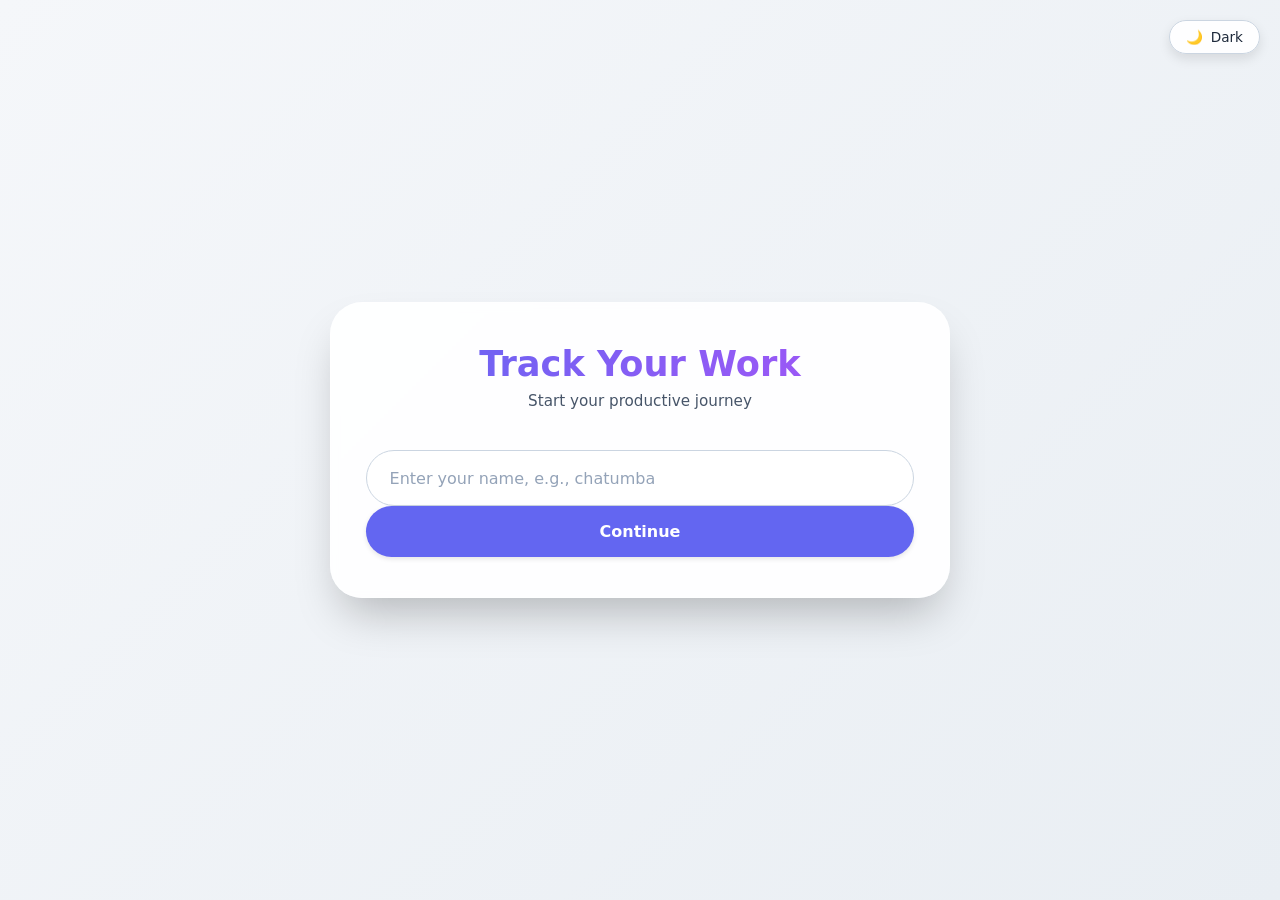
==== todo.html @ e5690c3e "Add files via upload" ====
<!DOCTYPE html>
<html lang="en">
<head>
    <meta charset="UTF-8">
    <meta name="viewport" content="width=device-width, initial-scale=1.0, viewport-fit=cover">
    <title>my.to.do.list.com.zm</title>
    <link rel="stylesheet" href="styles.css">
</head>
<body>
    <div class="theme-toggle" id="themeToggleBtn">
        <spa>🌕</spa><span>Dark</span>
    </div>

    <div class="card todo-container">
        <div class="header-section">
        <h1>MY TO DO LIST</h1>
        <div class="welcome-message" id="welcomeMsg"></div>
     </div>
    
    <div class="add-task-section">
        <input type="text" id="taskInput" placeholder="What needs to be done? 📝" autocomplete="off">
        <button id="addTaskBtn">+ Add Task</button>
    </div>

    <div class="task-list" id="tasksList">

        <div class="empty-state">✨No tasks yet. Add your first task about!</div>
    </div>

    <div class="task-stats" id="taskStats">
      <span>0 tasks</span><span id="completedCount">0 completed</span>
    </div>
</div>
<script src="todo.js"></script>
</body>
</html>
---- styles.css ----
* {
  margin: 0;
  padding: 0;
  box-sizing: border-box;
  font-family: system-ui, 'Segoe UI', 'Helvetica Neue', sans-serif;
  transition: background-color 0.2s ease, border-color 0.2s ease, color 0.2s ease;
}

body {
  min-height: 100vh;
  display: flex;
  align-items: center;
  justify-content: center;
  background: var(--bg-gradient);
  padding: 1.5rem;
}

/* Light mode (default) */
:root {
  --bg-gradient: linear-gradient(135deg, #f5f7fa 0%, #e9eef3 100%);
  --card-bg: rgba(255, 255, 255, 0.92);
  --card-shadow: 0 25px 45px -12px rgba(0, 0, 0, 0.25);
  --text-primary: #1e293b;
  --text-secondary: #475569;
  --accent: #6366f1;
  --accent-hover: #4f46e5;
  --input-bg: #ffffff;
  --input-border: #cbd5e1;
  --input-focus: #818cf8;
  --btn-text: white;
  --placeholder: #94a3b8;
  --task-bg: #f8fafc;
  --task-border: #e2e8f0;
  --delete-hover: #ef4444;
}

body.dark {
  --bg-gradient: linear-gradient(135deg, #0f172a 0%, #1e293b 100%);
  --card-bg: rgba(30, 41, 59, 0.95);
  --card-shadow: 0 25px 45px -12px rgba(0, 0, 0, 0.5);
  --text-primary: #f1f5f9;
  --text-secondary: #cbd5e1;
  --accent: #818cf8;
  --accent-hover: #a5b4fc;
  --input-bg: #1e293b;
  --input-border: #334155;
  --input-focus: #818cf8;
  --btn-text: #f8fafc;
  --placeholder: #64748b;
  --task-bg: #1e293b;
  --task-border: #334155;
  --delete-hover: #f87171;
}

.card {
  background: var(--card-bg);
  backdrop-filter: blur(4px);
  border-radius: 2rem;
  box-shadow: var(--card-shadow);
  width: 100%;
  max-width: 620px;
  padding: 2.5rem 2.2rem;
  text-align: center;
  border: 1px solid rgba(255, 255, 255, 0.2);
}

.card .input-group {
  margin-top: 2rem;
}

.todo-container {
  max-width: 680px;
  padding: 2rem;
}

h1 {
  font-size: 2.2rem;
  font-weight: 700;
  background: linear-gradient(120deg, var(--accent), #a855f7);
  background-clip: text;
  -webkit-background-clip: text;
  color: transparent;
  margin-bottom: 0.5rem;
}

.sub {
  color: var(--text-secondary);
  margin-bottom: 2.5rem;
  font-size: 0.95rem;
}

.input-group {
  display: flex;
  flex-direction: column;
  gap: 1.5rem;
  margin-top: 0.8rem;
}

input {
  width: 100%;
  padding: 1.1rem 1.4rem;
  font-size: 1rem;
  background: var(--input-bg);
  border: 1.5px solid var(--input-border);
  border-radius: 2.5rem;
  outline: none;
  color: var(--text-primary);
  transition: all 0.2s;
}

input:focus {
  border-color: var(--input-focus);
  box-shadow: 0 0 0 3px rgba(99, 102, 241, 0.3);
}

input::placeholder {
  color: var(--placeholder);
}

button {
  background: var(--accent);
  color: var(--btn-text);
  border: none;
  padding: 1rem 1.5rem;
  font-size: 1rem;
  font-weight: 600;
  border-radius: 3rem;
  cursor: pointer;
  transition: 0.2s;
  box-shadow: 0 2px 5px rgba(0, 0, 0, 0.1);
  width: 100%;
}

button:hover {
  background: var(--accent-hover);
  transform: scale(0.98);
}

.theme-toggle {
  position: fixed;
  top: 20px;
  right: 20px;
  background: var(--card-bg);
  border: 1px solid var(--input-border);
  border-radius: 3rem;
  padding: 0.5rem 1rem;
  font-size: 1.2rem;
  cursor: pointer;
  backdrop-filter: blur(8px);
  display: flex;
  align-items: center;
  gap: 0.5rem;
  z-index: 100;
  box-shadow: 0 5px 12px rgba(0, 0, 0, 0.1);
}

.theme-toggle span {
  font-size: 0.85rem;
  font-weight: 500;
  color: var(--text-primary);
}

/* Todo specific styles */
.header-section {
  margin-bottom: 1.8rem;
}

.welcome-message {
  color: var(--accent);
  font-weight: 600;
  margin-top: 0.5rem;
  font-size: 1rem;
}

.add-task-section {
  display: flex;
  gap: 0.8rem;
  margin-bottom: 2rem;
  flex-wrap: wrap;
}

.add-task-section input {
  flex: 1;
}

.add-task-section button {
  width: auto;
  padding: 0.9rem 1.8rem;
  white-space: nowrap;
}

.tasks-list {
  max-height: 420px;
  overflow-y: auto;
  margin-bottom: 1.2rem;
  border-radius: 1rem;
}

.empty-state {
  text-align: center;
  padding: 2rem;
  color: var(--text-secondary);
  font-style: italic;
}

.task-item {
  display: flex;
  align-items: center;
  gap: 0.8rem;
  background: var(--task-bg);
  border: 1px solid var(--task-border);
  border-radius: 1.5rem;
  padding: 0.8rem 1rem;
  margin-bottom: 0.7rem;
  transition: all 0.2s;
}

.task-item:hover {
  transform: translateX(4px);
  border-color: var(--accent);
}

.task-check {
  width: 22px;
  height: 22px;
  cursor: pointer;
  accent-color: var(--accent);
}

.task-text {
  flex: 1;
  font-size: 1rem;
  color: var(--text-primary);
  word-break: break-word;
  text-align: left;
  cursor: pointer;
}

.task-text.completed {
  text-decoration: line-through;
  opacity: 0.65;
}

.delete-btn {
  background: transparent;
  color: #ef4444;
  box-shadow: none;
  width: auto;
  padding: 0.4rem 0.8rem;
  font-size: 1.2rem;
  font-weight: normal;
}

.delete-btn:hover {
  background: var(--delete-hover);
  color: white;
  transform: scale(1.02);
}

.task-stats {
  display: flex;
  justify-content: space-between;
  padding-top: 1rem;
  border-top: 1px solid var(--input-border);
  color: var(--text-secondary);
  font-size: 0.85rem;
  font-weight: 500;
}

@media (max-width: 560px) {
  .card {
    padding: 1.5rem;
  }
  .input-group {
    gap: 1.5rem;
  }
  .add-task-section {
    flex-direction: column;
  }
  .add-task-section button {
    width: 100%;
  }
  .task-item {
    flex-wrap: wrap;
  }
}
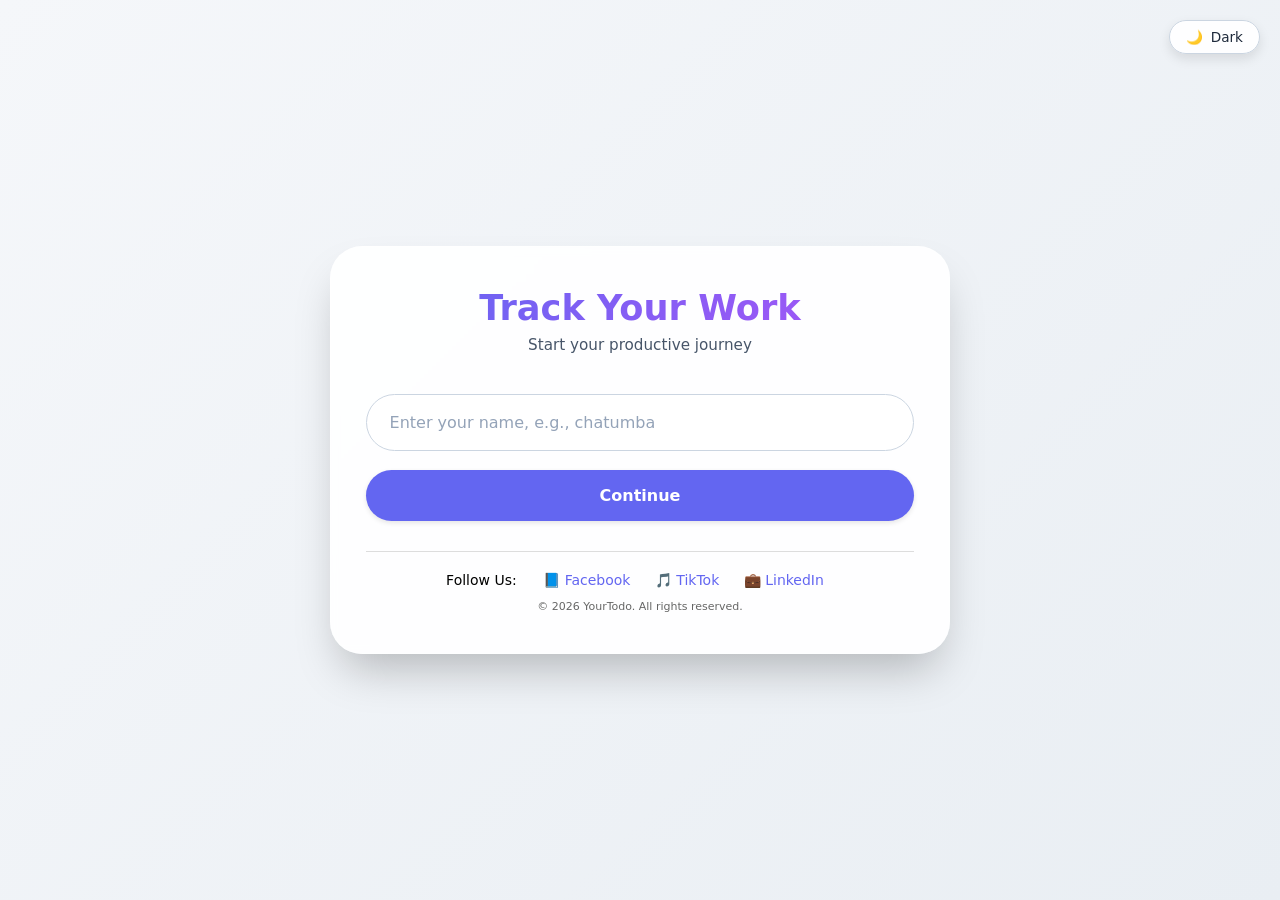
==== commit 0a5a06bf: "Add footer with social media links Added footer with social media links and copyright notice." ====
--- a/todo.html
+++ b/todo.html
@@ -30,7 +30,19 @@
     <div class="task-stats" id="taskStats">
       <span>0 tasks</span><span id="completedCount">0 completed</span>
     </div>
+      <!-- FOLLOW US FOOTER -->
+<footer class="app-footer">
+    <div class="footer-social">
+        <span>Follow Us:</span>
+        <a href="https://www.facebook.com/share/18APPi1KfH/?mibextid=wwXIfr" target="_blank">📘 Facebook</a>
+        <a href="https://www.tiktok.com/@civoxghost03" target="_blank">🎵 TikTok</a>
+        <a href="https://www.linkedin.com/in/chatumba-mwanza-383628315" target="_blank">💼 LinkedIn</a>
+    </div>
+    <div class="footer-copyright">
+        © 2026 YourTodo. All rights reserved.
+    </div>
+</footer>  
 </div>
 <script src="todo.js"></script>
 </body>
-</html>+</html>
--- a/styles.css
+++ b/styles.css
@@ -283,4 +283,45 @@
   .task-item {
     flex-wrap: wrap;
   }
-}+}
+/* Follow Us Footer */
+.app-footer {
+    margin-top: 30px;
+    padding-top: 20px;
+    text-align: center;
+    border-top: 1px solid #ddd;
+}
+
+body.dark .app-footer {
+    border-top-color: #334155;
+}
+
+.footer-social {
+    margin-bottom: 12px;
+    font-size: 14px;
+}
+
+.footer-social span {
+    margin-right: 12px;
+    font-weight: 500;
+}
+
+.footer-social a {
+    color: #6366f1;
+    text-decoration: none;
+    margin: 0 10px;
+    font-size: 14px;
+}
+
+body.dark .footer-social a {
+    color: #a5b4fc;
+}
+
+.footer-social a:hover {
+    text-decoration: underline;
+}
+
+.footer-copyright {
+    font-size: 11px;
+    opacity: 0.6;
+}
